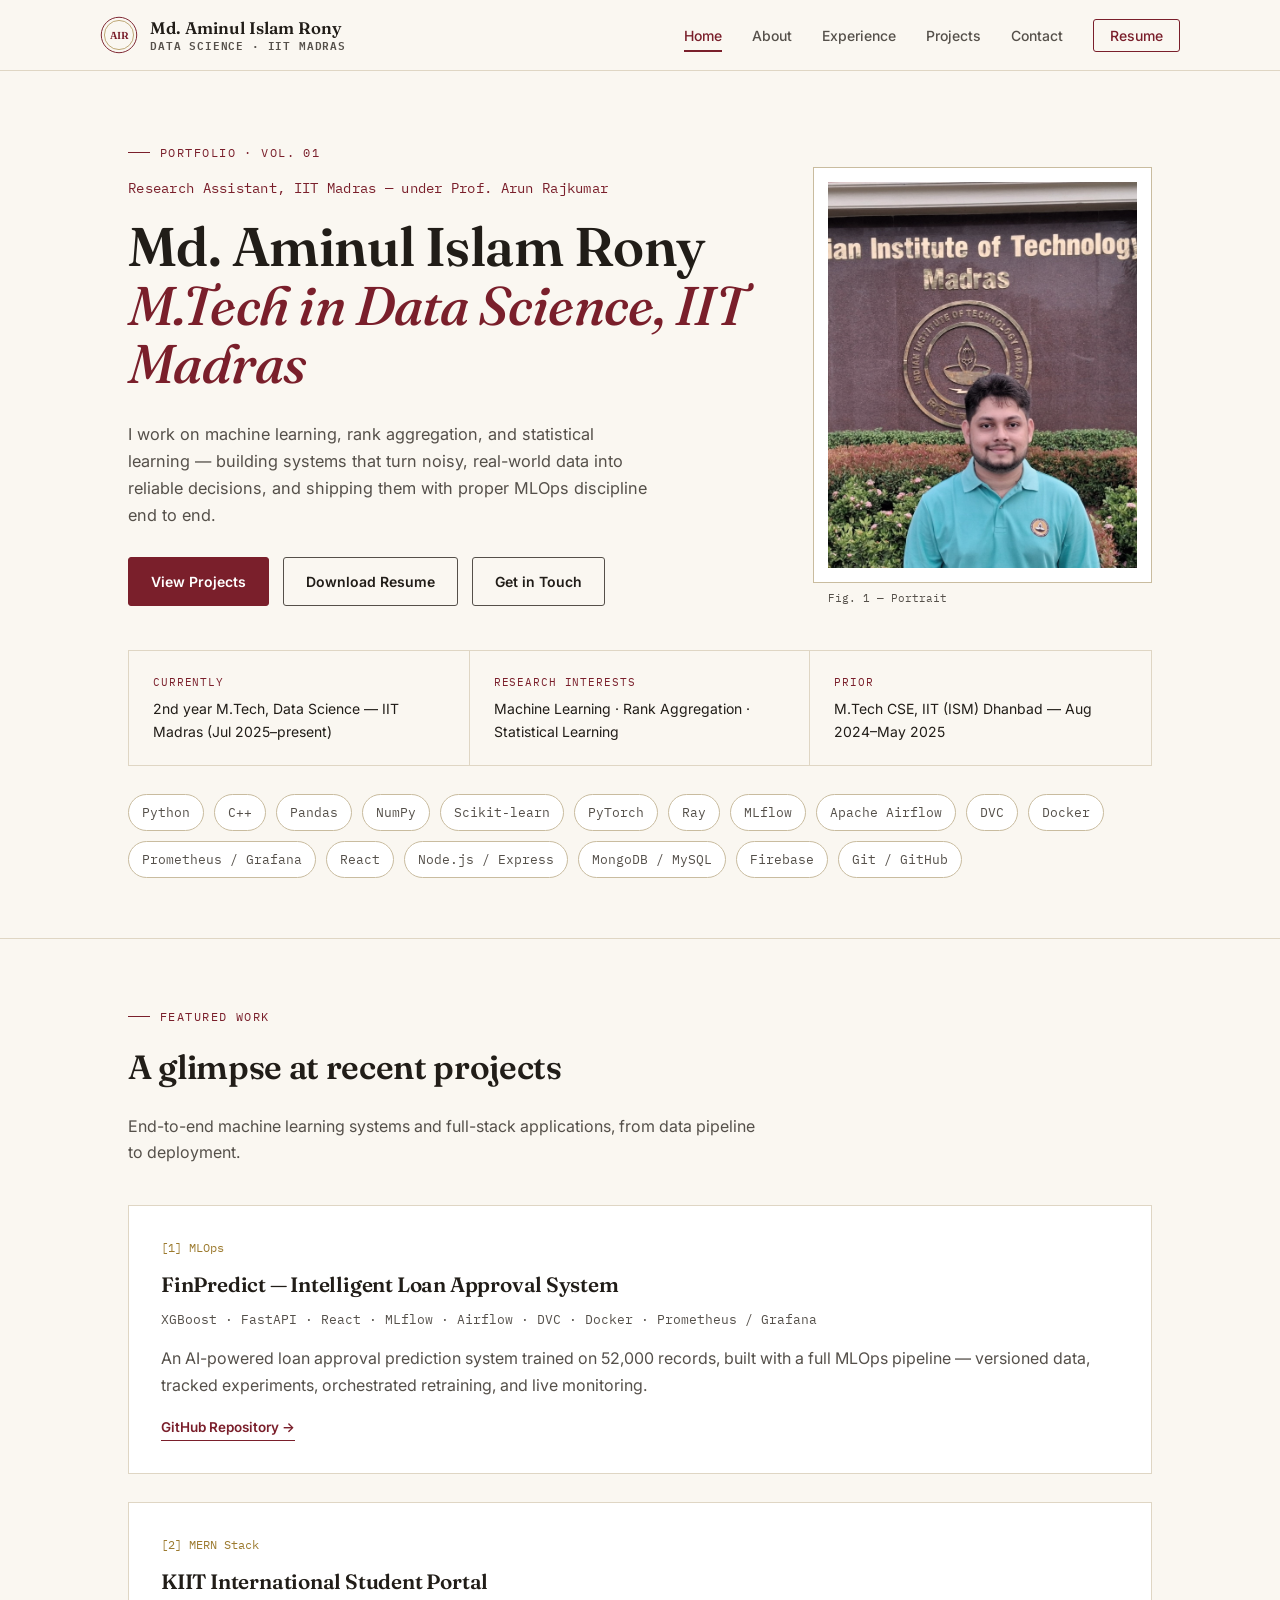
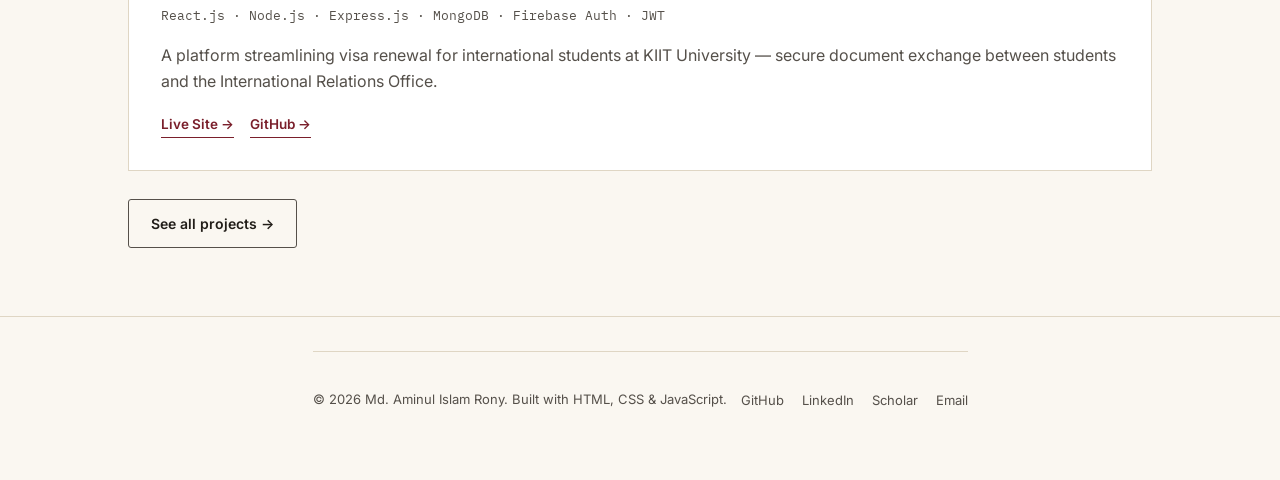
==== index.html @ f769cdfe "portfolio website" ====
<!DOCTYPE html>
<html lang="en">
<head>
<meta charset="UTF-8">
<meta name="viewport" content="width=device-width, initial-scale=1.0">
<title>Md. Aminul Islam Rony — M.Tech Data Science, IIT Madras</title>
<meta name="description" content="Portfolio of Md. Aminul Islam Rony, M.Tech Data Science student at IIT Madras and Research Assistant working on Machine Learning, Rank Aggregation and Statistical Learning.">
<link rel="stylesheet" href="css/style.css">
</head>
<body>

<header class="site-header">
  <div class="wrap nav">
    <a href="index.html" class="brand">
      <svg class="seal" viewBox="0 0 60 60" xmlns="http://www.w3.org/2000/svg">
        <circle cx="30" cy="30" r="28" fill="none" stroke="#7A1F2B" stroke-width="1.5"/>
        <circle cx="30" cy="30" r="23" fill="none" stroke="#9C7A2E" stroke-width="1"/>
        <text x="30" y="36" text-anchor="middle" font-family="Fraunces, serif" font-size="16" fill="#7A1F2B" font-weight="600">AIR</text>
      </svg>
      <span class="brand-text">Md. Aminul Islam Rony<small>Data Science · IIT Madras</small></span>
    </a>
    <button class="nav-toggle" aria-label="Toggle menu">
      <span></span><span></span><span></span>
    </button>
    <ul class="nav-links">
      <li><a href="index.html" data-page="index.html">Home</a></li>
      <li><a href="about.html" data-page="about.html">About</a></li>
      <li><a href="experience.html" data-page="experience.html">Experience</a></li>
      <li><a href="projects.html" data-page="projects.html">Projects</a></li>
      <li><a href="contact.html" data-page="contact.html">Contact</a></li>
      <li><a href="https://www.linkedin.com/in/aminulrony2024/overlay/1753795772562/single-media-viewer/?profileId=ACoAADc65vEBM5mcW2o8-2ng1kBLvuhKdHFjCFE" target="_blank" rel="noopener" class="btn-resume">Resume</a></li>
    </ul>
  </div>
</header>

<main>
  <section class="hero">
    <div class="wrap hero-grid">
      <div>
        <p class="eyebrow">Portfolio · Vol. 01</p>
        <p class="hero-role">Research Assistant, IIT Madras — under Prof. Arun Rajkumar</p>
        <h1 class="hero-title">Md. Aminul Islam Rony<br><span class="accent">M.Tech in Data Science, IIT Madras</span></h1>
        <p class="hero-desc">I work on machine learning, rank aggregation, and statistical learning — building systems that turn noisy, real-world data into reliable decisions, and shipping them with proper MLOps discipline end to end.</p>
        <div class="btn-row">
          <a href="projects.html" class="btn btn-primary">View Projects</a>
          <a href="https://www.linkedin.com/in/aminulrony2024/overlay/1753795772562/single-media-viewer/?profileId=ACoAADc65vEBM5mcW2o8-2ng1kBLvuhKdHFjCFE" target="_blank" rel="noopener" class="btn btn-ghost">Download Resume</a>
          <a href="contact.html" class="btn btn-ghost">Get in Touch</a>
        </div>
      </div>
      <div class="portrait-frame">
        <img src="assets/aminul.jpg" alt="Portrait of Md. Aminul Islam Rony" onerror="this.src='data:image/svg+xml;utf8,<svg xmlns=%22http://www.w3.org/2000/svg%22 width=%22400%22 height=%22500%22><rect width=%22400%22 height=%22500%22 fill=%22%23F2EDE3%22/><text x=%2250%25%22 y=%2250%25%22 font-family=%22Inter%22 font-size=%2216%22 fill=%22%2355504A%22 text-anchor=%22middle%22>Photo: assets/aminul.jpg</text></svg>'">
      </div>
    </div>

    <div class="wrap">
      <div class="strip">
        <div>
          <label>Currently</label>
          <p>2nd year M.Tech, Data Science — IIT Madras (Jul 2025–present)</p>
        </div>
        <div>
          <label>Research Interests</label>
          <p>Machine Learning · Rank Aggregation · Statistical Learning</p>
        </div>
        <div>
          <label>Prior</label>
          <p>M.Tech CSE, IIT (ISM) Dhanbad — Aug 2024–May 2025</p>
        </div>
      </div>

      <div class="tech-row" aria-label="Technology stack">
        <span class="tech-pill">Python</span>
        <span class="tech-pill">C++</span>
        <span class="tech-pill">Pandas</span>
        <span class="tech-pill">NumPy</span>
        <span class="tech-pill">Scikit-learn</span>
        <span class="tech-pill">PyTorch</span>
        <span class="tech-pill">Ray</span>
        <span class="tech-pill">MLflow</span>
        <span class="tech-pill">Apache Airflow</span>
        <span class="tech-pill">DVC</span>
        <span class="tech-pill">Docker</span>
        <span class="tech-pill">Prometheus / Grafana</span>
        <span class="tech-pill">React</span>
        <span class="tech-pill">Node.js / Express</span>
        <span class="tech-pill">MongoDB / MySQL</span>
        <span class="tech-pill">Firebase</span>
        <span class="tech-pill">Git / GitHub</span>
      </div>
    </div>
  </section>

  <section class="section">
    <div class="wrap">
      <div class="section-head">
        <p class="eyebrow">Featured Work</p>
        <h2>A glimpse at recent projects</h2>
        <p>End-to-end machine learning systems and full-stack applications, from data pipeline to deployment.</p>
      </div>

      <div class="paper">
        <span class="paper-ref">[1] MLOps</span>
        <h3>FinPredict — Intelligent Loan Approval System</h3>
        <span class="paper-sub">XGBoost · FastAPI · React · MLflow · Airflow · DVC · Docker · Prometheus / Grafana</span>
        <p>An AI-powered loan approval prediction system trained on 52,000 records, built with a full MLOps pipeline — versioned data, tracked experiments, orchestrated retraining, and live monitoring.</p>
        <div class="paper-links">
          <a href="https://github.com/aminulrony2024/DA5402-MLOPS-End-to-End-Project" target="_blank" rel="noopener">GitHub Repository →</a>
        </div>
      </div>

      <div class="paper">
        <span class="paper-ref">[2] MERN Stack</span>
        <h3>KIIT International Student Portal</h3>
        <span class="paper-sub">React.js · Node.js · Express.js · MongoDB · Firebase Auth · JWT</span>
        <p>A platform streamlining visa renewal for international students at KIIT University — secure document exchange between students and the International Relations Office.</p>
        <div class="paper-links">
          <a href="https://kiit-iro-portal.web.app/" target="_blank" rel="noopener">Live Site →</a>
          <a href="https://github.com/aminulrony2024/KIIT-INTERNATIONAL-STUDENT-PORTAL" target="_blank" rel="noopener">GitHub →</a>
        </div>
      </div>

      <div class="btn-row">
        <a href="projects.html" class="btn btn-ghost">See all projects →</a>
      </div>
    </div>
  </section>
</main>

<footer class="site-footer">
  <div class="wrap site-footer">
    <p>© <span id="year"></span> Md. Aminul Islam Rony. Built with HTML, CSS &amp; JavaScript.</p>
    <ul class="footer-links">
      <li><a href="https://github.com/aminulrony2024" target="_blank" rel="noopener">GitHub</a></li>
      <li><a href="https://www.linkedin.com/in/aminulrony2024" target="_blank" rel="noopener">LinkedIn</a></li>
      <li><a href="https://scholar.google.com/citations?user=zDjHsXYAAAAJ&hl=en" target="_blank" rel="noopener">Scholar</a></li>
      <li><a href="mailto:aminul.iitm@gmail.com">Email</a></li>
    </ul>
  </div>
</footer>

<script src="js/main.js"></script>
</body>
</html>
---- css/style.css ----
/* ============================================================
   Md. Aminul Islam Rony — Portfolio
   Design: Academic Journal — cream paper, deep maroon + brass
   ============================================================ */

@import url('https://fonts.googleapis.com/css2?family=Fraunces:ital,opsz,wght@0,9..144,400;0,9..144,500;0,9..144,600;0,9..144,700;1,9..144,500&family=Inter:wght@400;500;600;700&family=IBM+Plex+Mono:wght@400;500&display=swap');

:root{
  --paper:      #FAF7F1;
  --paper-2:    #F2EDE3;
  --ink:        #211D18;
  --ink-soft:   #55504A;
  --maroon:     #7A1F2B;
  --maroon-dark:#511420;
  --brass:      #9C7A2E;
  --line:       #DFD6C4;
  --line-strong:#C9BC9F;
  --white:      #FFFFFF;

  --font-display: 'Fraunces', serif;
  --font-body:    'Inter', sans-serif;
  --font-mono:    'IBM Plex Mono', monospace;

  --max-w: 1080px;
  --radius: 3px;
}

*{ box-sizing: border-box; }
html{ scroll-behavior: smooth; }

body{
  margin:0;
  background: var(--paper);
  color: var(--ink);
  font-family: var(--font-body);
  font-size: 16px;
  line-height: 1.65;
  -webkit-font-smoothing: antialiased;
}

img{ max-width:100%; display:block; }
a{ color: inherit; text-decoration:none; }

.wrap{
  max-width: var(--max-w);
  margin: 0 auto;
  padding: 0 28px;
}

/* ---------- Eyebrow / labels ---------- */
.eyebrow{
  font-family: var(--font-mono);
  font-size: 12px;
  letter-spacing: .12em;
  text-transform: uppercase;
  color: var(--maroon);
  display: flex;
  align-items: center;
  gap: 10px;
  margin: 0 0 14px;
}
.eyebrow::before{
  content:"";
  width: 22px; height: 1px;
  background: var(--maroon);
  display: inline-block;
}

/* ---------- Headings ---------- */
h1,h2,h3,h4{
  font-family: var(--font-display);
  font-weight: 600;
  color: var(--ink);
  margin: 0 0 .5em;
  letter-spacing: -0.01em;
}
h1{ font-size: clamp(2.4rem, 5vw, 3.4rem); line-height: 1.08; font-weight: 600; }
h2{ font-size: clamp(1.6rem, 3vw, 2.1rem); }
h3{ font-size: 1.3rem; }
p{ margin: 0 0 1em; color: var(--ink-soft); }

/* ---------- Header / Nav ---------- */
.site-header{
  position: sticky; top:0; z-index: 100;
  background: rgba(250,247,241,0.92);
  backdrop-filter: blur(6px);
  border-bottom: 1px solid var(--line);
}
.nav{
  display:flex; align-items:center; justify-content:space-between;
  padding: 16px 0;
}
.brand{
  display:flex; align-items:center; gap:12px;
  font-family: var(--font-display);
  font-weight:600; font-size:1.05rem;
  color: var(--ink);
}
.seal{
  width:38px; height:38px; flex:0 0 auto;
}
.brand-text{ display:flex; flex-direction:column; line-height:1.15; }
.brand-text small{
  font-family: var(--font-mono); font-size:10.5px; letter-spacing:.08em;
  color: var(--ink-soft); text-transform: uppercase;
}

.nav-links{
  display:flex; align-items:center; gap: 30px;
  list-style:none; margin:0; padding:0;
}
.nav-links a{
  font-size: 14px; font-weight:500; color: var(--ink-soft);
  position:relative; padding: 4px 0;
  transition: color .2s ease;
}
.nav-links a:hover, .nav-links a.active{ color: var(--maroon); }
.nav-links a.active::after{
  content:""; position:absolute; left:0; right:0; bottom:-4px;
  height:2px; background: var(--maroon);
}
.nav-links a.btn-resume{
  border:1px solid var(--maroon);
  padding: 7px 16px;
  border-radius: var(--radius);
  color: var(--maroon);
}
.nav-links a.btn-resume:hover{ background: var(--maroon); color: var(--white); }

.nav-toggle{
  display:none;
  background:none; border:none; cursor:pointer;
  flex-direction: column; gap:5px; padding: 6px;
}
.nav-toggle span{
  width: 24px; height: 2px; background: var(--ink);
  display:block;
}

/* ---------- Buttons ---------- */
.btn{
  display:inline-flex; align-items:center; gap:8px;
  font-family: var(--font-body); font-weight:600; font-size:14px;
  padding: 12px 22px;
  border-radius: var(--radius);
  border: 1px solid var(--ink);
  transition: all .2s ease;
  cursor:pointer;
}
.btn-primary{
  background: var(--maroon); border-color: var(--maroon); color: var(--white);
}
.btn-primary:hover{ background: var(--maroon-dark); border-color: var(--maroon-dark); }
.btn-ghost{
  background: transparent; border-color: var(--ink-soft); color: var(--ink);
}
.btn-ghost:hover{ border-color: var(--ink); background: var(--paper-2); }
.btn-row{ display:flex; gap:14px; flex-wrap:wrap; margin-top: 28px; }

/* ---------- Hero ---------- */
.hero{
  padding: 72px 0 60px;
  border-bottom: 1px solid var(--line);
}
.hero-grid{
  display:grid;
  grid-template-columns: 1.3fr 0.7fr;
  gap: 56px;
  align-items:center;
}
.hero-title .accent{ color: var(--maroon); font-style: italic; font-weight:500; }
.hero-role{
  font-family: var(--font-mono); font-size: 14px; color: var(--maroon);
  margin-bottom: 18px; letter-spacing: .02em;
}
.hero-desc{ max-width: 52ch; font-size: 1.02rem; }

.portrait-frame{
  position:relative;
  border: 1px solid var(--line-strong);
  padding: 14px;
  background: var(--white);
}
.portrait-frame img{
  width:100%; aspect-ratio: 4/5; object-fit: cover;
  filter: grayscale(15%) sepia(6%);
}
.portrait-frame::before{
  content:"Fig. 1 — Portrait";
  position:absolute; bottom:-26px; left:14px;
  font-family: var(--font-mono); font-size: 11px; color: var(--ink-soft);
}

/* ---------- Sections generic ---------- */
.section{ padding: 68px 0; border-bottom: 1px solid var(--line); }
.section:last-of-type{ border-bottom:none; }
.section-head{ max-width: 640px; margin-bottom: 40px; }

/* ---------- Stat / info strip ---------- */
.strip{
  display:grid; grid-template-columns: repeat(3,1fr); gap: 0;
  border: 1px solid var(--line);
  margin-top: 44px;
}
.strip > div{
  padding: 22px 24px;
  border-right: 1px solid var(--line);
}
.strip > div:last-child{ border-right:none; }
.strip label{
  display:block; font-family: var(--font-mono); font-size: 11px;
  text-transform: uppercase; letter-spacing: .08em; color: var(--maroon);
  margin-bottom: 6px;
}
.strip p{ margin:0; font-size: 14px; color: var(--ink); }

/* ---------- Tech stack row ---------- */
.tech-row{
  display:flex; flex-wrap:wrap; gap:10px; margin-top: 28px;
}
.tech-pill{
  font-family: var(--font-mono); font-size: 12.5px;
  padding: 7px 13px;
  border: 1px solid var(--line-strong);
  border-radius: 20px;
  color: var(--ink-soft);
  background: var(--white);
}

/* ---------- Timeline (About / Experience) ---------- */
.timeline{ position:relative; margin-top: 20px; }
.timeline::before{
  content:""; position:absolute; left: 9px; top:6px; bottom:6px;
  width:1px; background: var(--line-strong);
}
.t-item{
  position:relative; padding-left: 40px; margin-bottom: 40px;
}
.t-item:last-child{ margin-bottom:0; }
.t-item::before{
  content:""; position:absolute; left:2px; top:6px;
  width:16px; height:16px; border-radius:50%;
  background: var(--paper); border: 2px solid var(--maroon);
}
.t-date{
  font-family: var(--font-mono); font-size: 12px; color: var(--maroon);
  text-transform: uppercase; letter-spacing:.05em; margin-bottom:4px; display:block;
}
.t-item h3{ margin-bottom: 4px; }
.t-org{ font-size: 14px; color: var(--ink-soft); margin-bottom: 10px; font-weight:500; }
.t-item ul{ margin: 10px 0 0; padding-left: 18px; color: var(--ink-soft); font-size: 14.5px; }
.t-item li{ margin-bottom: 6px; }

/* ---------- Project / paper cards ---------- */
.paper{
  border: 1px solid var(--line);
  background: var(--white);
  padding: 32px;
  margin-bottom: 28px;
  position: relative;
}
.paper-ref{
  font-family: var(--font-mono); font-size: 12px; color: var(--brass);
  margin-bottom: 10px; display:block;
}
.paper h3{ margin-bottom: 6px; }
.paper .paper-sub{
  font-family: var(--font-mono); font-size: 12.5px; color: var(--ink-soft);
  margin-bottom: 16px; display:block;
}
.paper .abstract-label{
  font-family: var(--font-mono); font-size: 11px; text-transform:uppercase;
  letter-spacing:.08em; color: var(--maroon); display:block; margin-bottom:6px;
}
.paper .metrics{
  display:flex; gap: 24px; flex-wrap:wrap;
  margin: 18px 0; padding: 16px 0;
  border-top: 1px solid var(--line); border-bottom: 1px solid var(--line);
}
.paper .metrics div{ font-family: var(--font-mono); font-size: 12.5px; }
.paper .metrics strong{ display:block; font-size: 18px; color: var(--maroon); font-family: var(--font-display); }
.paper-links{ display:flex; gap: 16px; margin-top: 18px; }
.paper-links a{
  font-size: 13.5px; font-weight:600; color: var(--maroon);
  border-bottom: 1px solid var(--maroon); padding-bottom:2px;
}
.paper-links a:hover{ color: var(--maroon-dark); border-color: var(--maroon-dark); }
.paper-links .disabled{
  font-size: 13.5px; color: var(--ink-soft); border-bottom: 1px dashed var(--line-strong); padding-bottom:2px;
}

/* ---------- Contact ---------- */
.contact-grid{
  display:grid; grid-template-columns: 1fr 1fr; gap: 56px;
}
.form-group{ margin-bottom: 20px; }
.form-group label{
  display:block; font-family: var(--font-mono); font-size:11px;
  text-transform:uppercase; letter-spacing:.08em; color: var(--ink-soft); margin-bottom:8px;
}
.form-group input, .form-group textarea{
  width:100%; padding: 12px 14px;
  border: 1px solid var(--line-strong); border-radius: var(--radius);
  background: var(--white); font-family: var(--font-body); font-size:14px; color: var(--ink);
}
.form-group input:focus, .form-group textarea:focus{
  outline: 2px solid var(--maroon); outline-offset: 1px; border-color: var(--maroon);
}
.form-group textarea{ min-height: 130px; resize: vertical; }
.form-status{ font-family: var(--font-mono); font-size: 13px; margin-top: 12px; min-height: 18px; }
.form-status.ok{ color: #2e6b3e; }
.form-status.err{ color: var(--maroon); }

.social-list{ list-style:none; margin: 26px 0 0; padding:0; }
.social-list li{
  border-top: 1px solid var(--line);
  padding: 16px 0;
  display:flex; justify-content:space-between; align-items:center;
}
.social-list li:last-child{ border-bottom: 1px solid var(--line); }
.social-list .label{ font-weight:600; font-size:14.5px; color: var(--ink); }
.social-list .value{ font-family: var(--font-mono); font-size:13px; color: var(--maroon); }

/* ---------- Footer ---------- */
.site-footer{
  padding: 34px 0; border-top:1px solid var(--line);
  display:flex; justify-content:space-between; align-items:center; flex-wrap:wrap; gap:14px;
}
.site-footer p{ margin:0; font-size:13px; color: var(--ink-soft); }
.footer-links{ display:flex; gap:18px; list-style:none; margin:0; padding:0; }
.footer-links a{ font-size:13px; color: var(--ink-soft); }
.footer-links a:hover{ color: var(--maroon); }

/* ---------- Utility ---------- */
.grid-2{ display:grid; grid-template-columns: 1fr 1fr; gap: 40px; }
.mono{ font-family: var(--font-mono); }

/* ---------- Responsive ---------- */
@media (max-width: 820px){
  .hero-grid{ grid-template-columns:1fr; }
  .portrait-frame{ max-width: 280px; }
  .strip{ grid-template-columns: 1fr; }
  .strip > div{ border-right:none; border-bottom:1px solid var(--line); }
  .contact-grid{ grid-template-columns:1fr; gap: 40px; }
  .grid-2{ grid-template-columns:1fr; }

  .nav-toggle{ display:flex; }
  .nav-links{
    position: fixed; top: var(--header-h, 68px); left:0; right:0; bottom:0;
    width: 100%; height: calc(100vh - var(--header-h, 68px));
    background: var(--paper);
    opacity: 1;
    z-index: 999;
    flex-direction: column; align-items: flex-start;
    padding: 30px 28px; gap: 22px;
    transform: translateX(100%);
    transition: transform .25s ease;
    visibility: hidden;
  }
  .nav-links.open{
    transform: translateX(0);
    visibility: visible;
    box-shadow: -8px 0 24px rgba(0,0,0,0.08);
  }
  .nav-links li{ width:100%; }
  .nav-links a{ font-size: 16px; }
  body.nav-open{ overflow: hidden; }
}
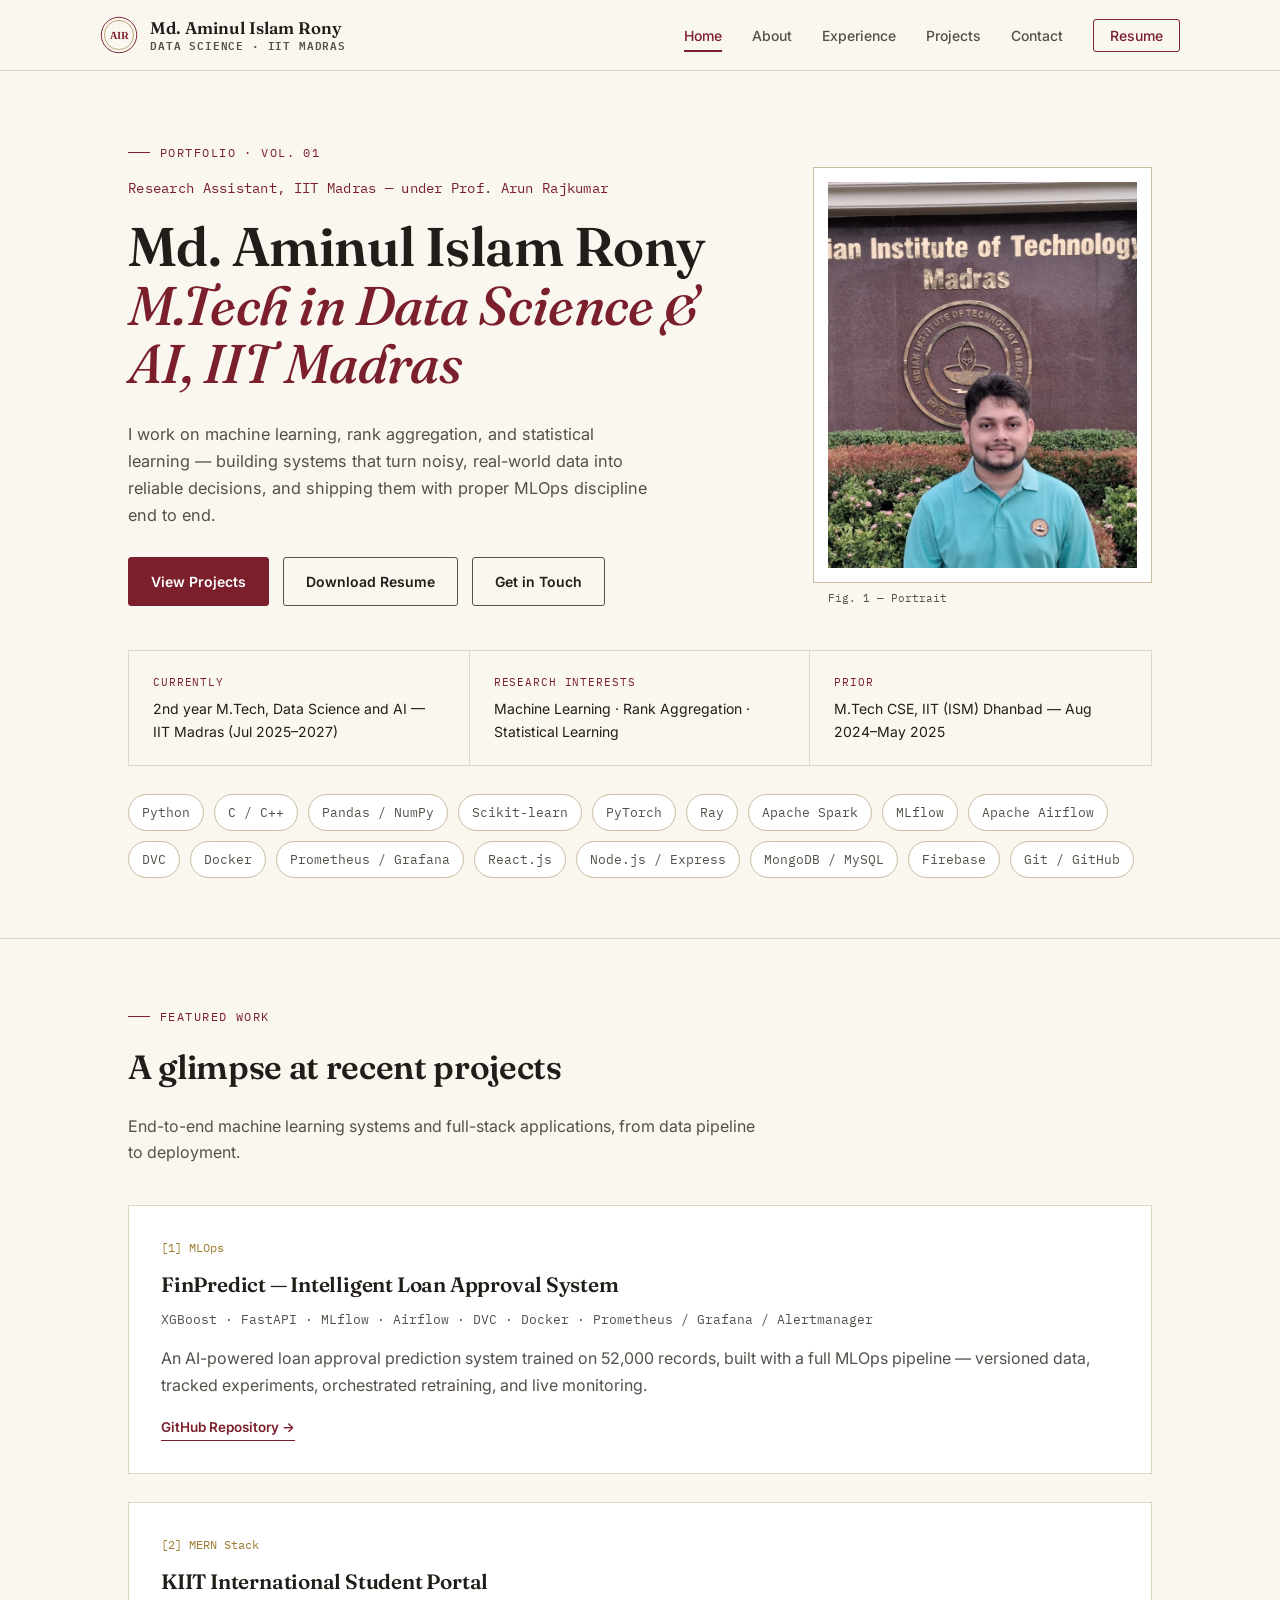
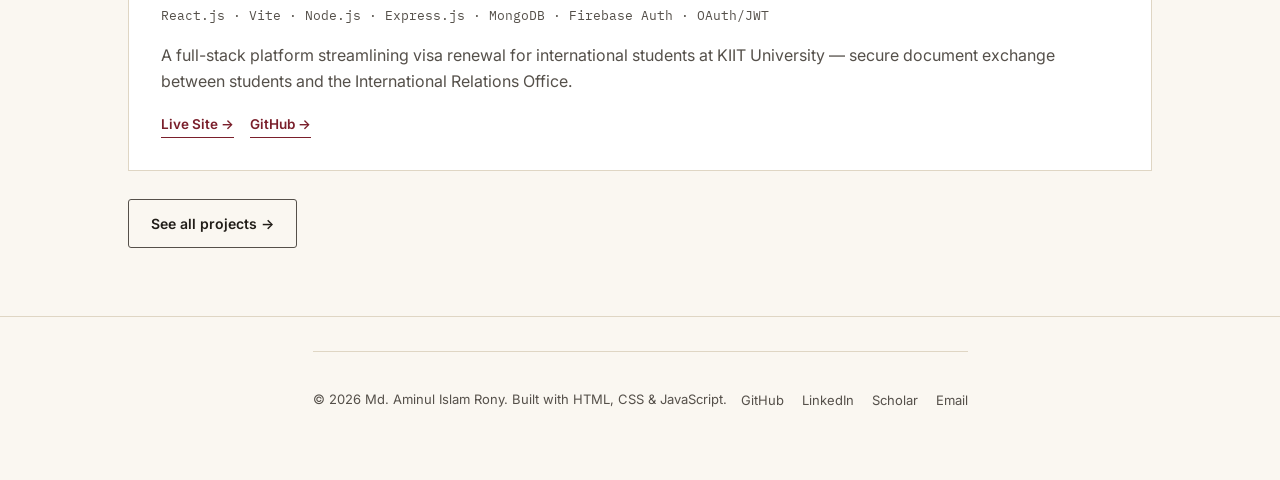
==== commit ae597b2d: "updated" ====
--- a/index.html
+++ b/index.html
@@ -3,8 +3,8 @@
 <head>
 <meta charset="UTF-8">
 <meta name="viewport" content="width=device-width, initial-scale=1.0">
-<title>Md. Aminul Islam Rony — M.Tech Data Science, IIT Madras</title>
-<meta name="description" content="Portfolio of Md. Aminul Islam Rony, M.Tech Data Science student at IIT Madras and Research Assistant working on Machine Learning, Rank Aggregation and Statistical Learning.">
+<title>Md. Aminul Islam Rony — M.Tech Data Science & AI, IIT Madras</title>
+<meta name="description" content="Portfolio of Md. Aminul Islam Rony, M.Tech Data Science & AI student at IIT Madras and Research Assistant working on Machine Learning, Rank Aggregation and Statistical Learning.">
 <link rel="stylesheet" href="css/style.css">
 </head>
 <body>
@@ -28,7 +28,7 @@
       <li><a href="experience.html" data-page="experience.html">Experience</a></li>
       <li><a href="projects.html" data-page="projects.html">Projects</a></li>
       <li><a href="contact.html" data-page="contact.html">Contact</a></li>
-      <li><a href="https://www.linkedin.com/in/aminulrony2024/overlay/1753795772562/single-media-viewer/?profileId=ACoAADc65vEBM5mcW2o8-2ng1kBLvuhKdHFjCFE" target="_blank" rel="noopener" class="btn-resume">Resume</a></li>
+      <li><a href="https://drive.google.com/file/d/1URMf5X-MyYYsySYP_rUqmgkyk8toOMJb/view?usp=drive_link" target="_blank" rel="noopener" class="btn-resume">Resume</a></li>
     </ul>
   </div>
 </header>
@@ -39,11 +39,11 @@
       <div>
         <p class="eyebrow">Portfolio · Vol. 01</p>
         <p class="hero-role">Research Assistant, IIT Madras — under Prof. Arun Rajkumar</p>
-        <h1 class="hero-title">Md. Aminul Islam Rony<br><span class="accent">M.Tech in Data Science, IIT Madras</span></h1>
+        <h1 class="hero-title">Md. Aminul Islam Rony<br><span class="accent">M.Tech in Data Science & AI, IIT Madras</span></h1>
         <p class="hero-desc">I work on machine learning, rank aggregation, and statistical learning — building systems that turn noisy, real-world data into reliable decisions, and shipping them with proper MLOps discipline end to end.</p>
         <div class="btn-row">
           <a href="projects.html" class="btn btn-primary">View Projects</a>
-          <a href="https://www.linkedin.com/in/aminulrony2024/overlay/1753795772562/single-media-viewer/?profileId=ACoAADc65vEBM5mcW2o8-2ng1kBLvuhKdHFjCFE" target="_blank" rel="noopener" class="btn btn-ghost">Download Resume</a>
+          <a href="https://drive.google.com/file/d/1URMf5X-MyYYsySYP_rUqmgkyk8toOMJb/view?usp=drive_link" target="_blank" rel="noopener" class="btn btn-ghost">Download Resume</a>
           <a href="contact.html" class="btn btn-ghost">Get in Touch</a>
         </div>
       </div>
@@ -56,7 +56,7 @@
       <div class="strip">
         <div>
           <label>Currently</label>
-          <p>2nd year M.Tech, Data Science — IIT Madras (Jul 2025–present)</p>
+          <p>2nd year M.Tech, Data Science and AI — IIT Madras (Jul 2025–2027)</p>
         </div>
         <div>
           <label>Research Interests</label>
@@ -70,18 +70,18 @@
 
       <div class="tech-row" aria-label="Technology stack">
         <span class="tech-pill">Python</span>
-        <span class="tech-pill">C++</span>
-        <span class="tech-pill">Pandas</span>
-        <span class="tech-pill">NumPy</span>
+        <span class="tech-pill">C / C++</span>
+        <span class="tech-pill">Pandas / NumPy</span>
         <span class="tech-pill">Scikit-learn</span>
         <span class="tech-pill">PyTorch</span>
         <span class="tech-pill">Ray</span>
+        <span class="tech-pill">Apache Spark</span>
         <span class="tech-pill">MLflow</span>
         <span class="tech-pill">Apache Airflow</span>
         <span class="tech-pill">DVC</span>
         <span class="tech-pill">Docker</span>
         <span class="tech-pill">Prometheus / Grafana</span>
-        <span class="tech-pill">React</span>
+        <span class="tech-pill">React.js</span>
         <span class="tech-pill">Node.js / Express</span>
         <span class="tech-pill">MongoDB / MySQL</span>
         <span class="tech-pill">Firebase</span>
@@ -101,7 +101,7 @@
       <div class="paper">
         <span class="paper-ref">[1] MLOps</span>
         <h3>FinPredict — Intelligent Loan Approval System</h3>
-        <span class="paper-sub">XGBoost · FastAPI · React · MLflow · Airflow · DVC · Docker · Prometheus / Grafana</span>
+        <span class="paper-sub">XGBoost · FastAPI · MLflow · Airflow · DVC · Docker · Prometheus / Grafana / Alertmanager</span>
         <p>An AI-powered loan approval prediction system trained on 52,000 records, built with a full MLOps pipeline — versioned data, tracked experiments, orchestrated retraining, and live monitoring.</p>
         <div class="paper-links">
           <a href="https://github.com/aminulrony2024/DA5402-MLOPS-End-to-End-Project" target="_blank" rel="noopener">GitHub Repository →</a>
@@ -111,8 +111,8 @@
       <div class="paper">
         <span class="paper-ref">[2] MERN Stack</span>
         <h3>KIIT International Student Portal</h3>
-        <span class="paper-sub">React.js · Node.js · Express.js · MongoDB · Firebase Auth · JWT</span>
-        <p>A platform streamlining visa renewal for international students at KIIT University — secure document exchange between students and the International Relations Office.</p>
+        <span class="paper-sub">React.js · Vite · Node.js · Express.js · MongoDB · Firebase Auth · OAuth/JWT</span>
+        <p>A full-stack platform streamlining visa renewal for international students at KIIT University — secure document exchange between students and the International Relations Office.</p>
         <div class="paper-links">
           <a href="https://kiit-iro-portal.web.app/" target="_blank" rel="noopener">Live Site →</a>
           <a href="https://github.com/aminulrony2024/KIIT-INTERNATIONAL-STUDENT-PORTAL" target="_blank" rel="noopener">GitHub →</a>
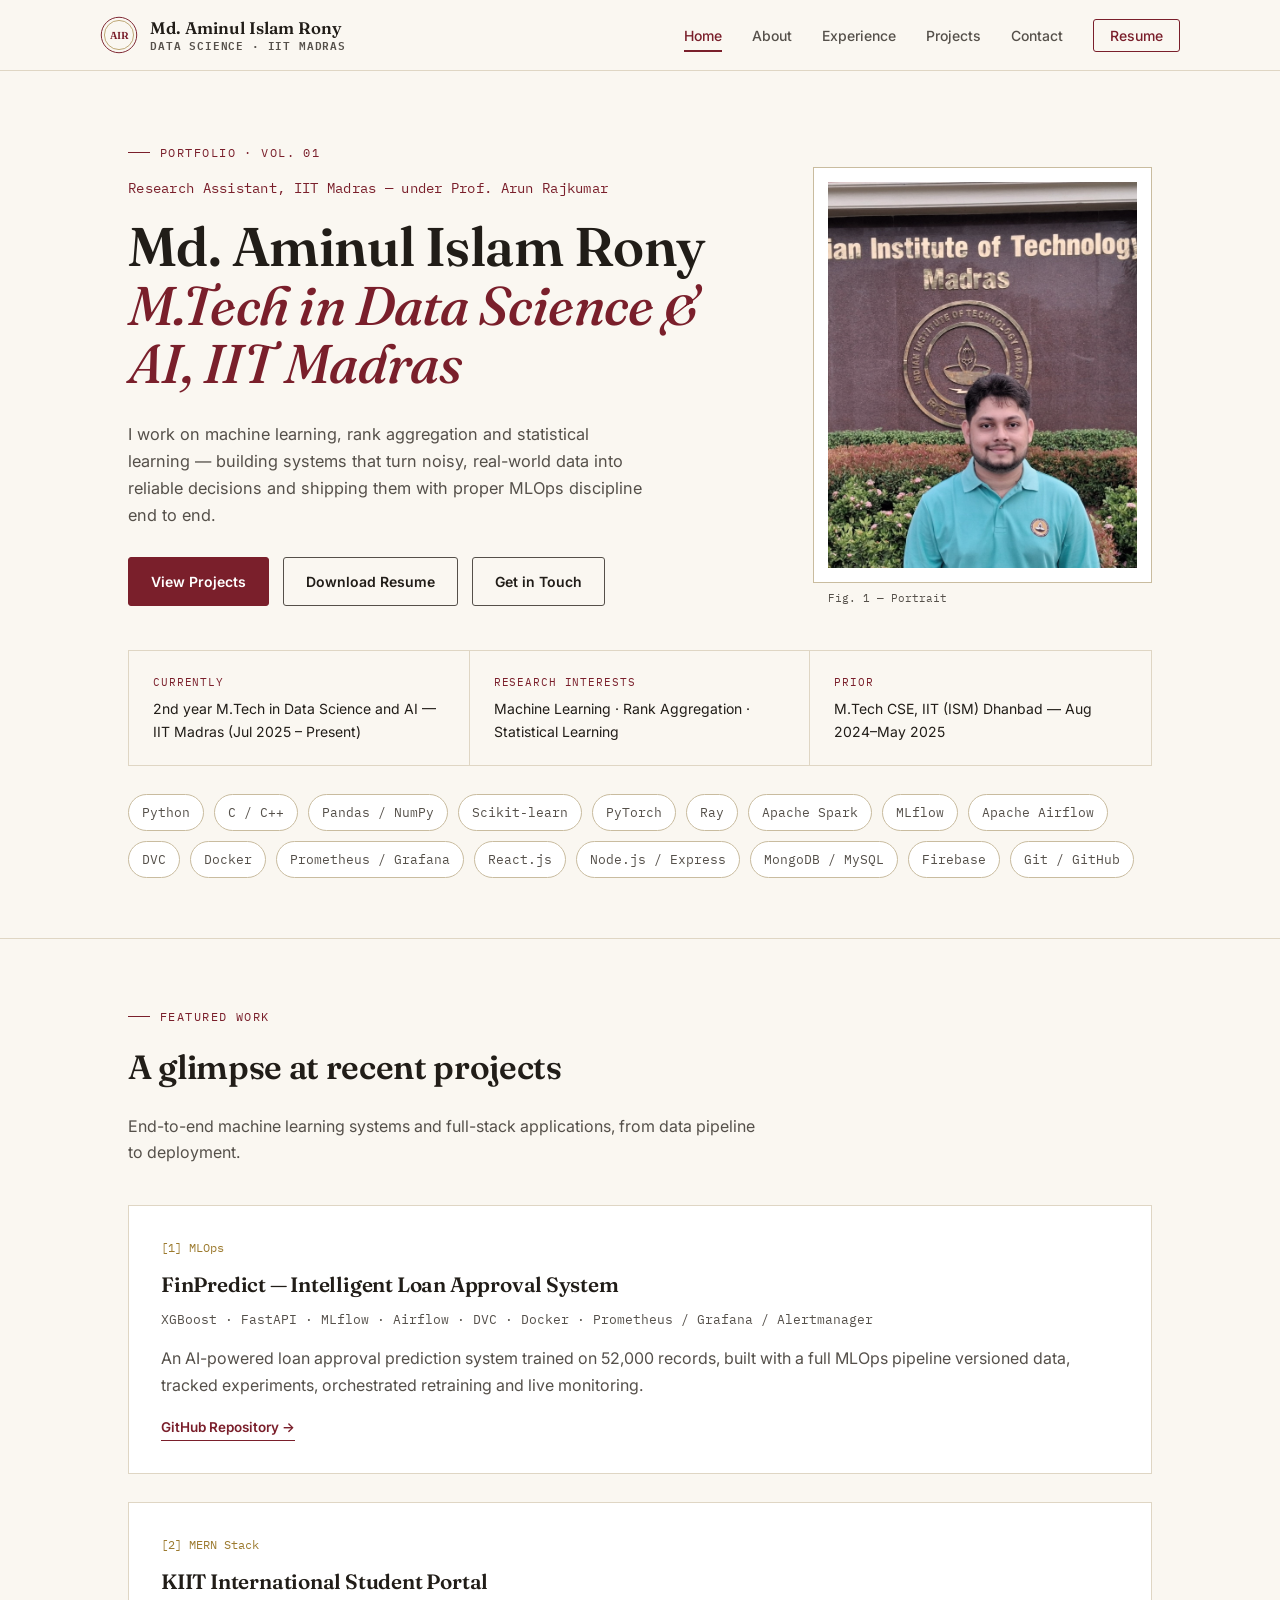
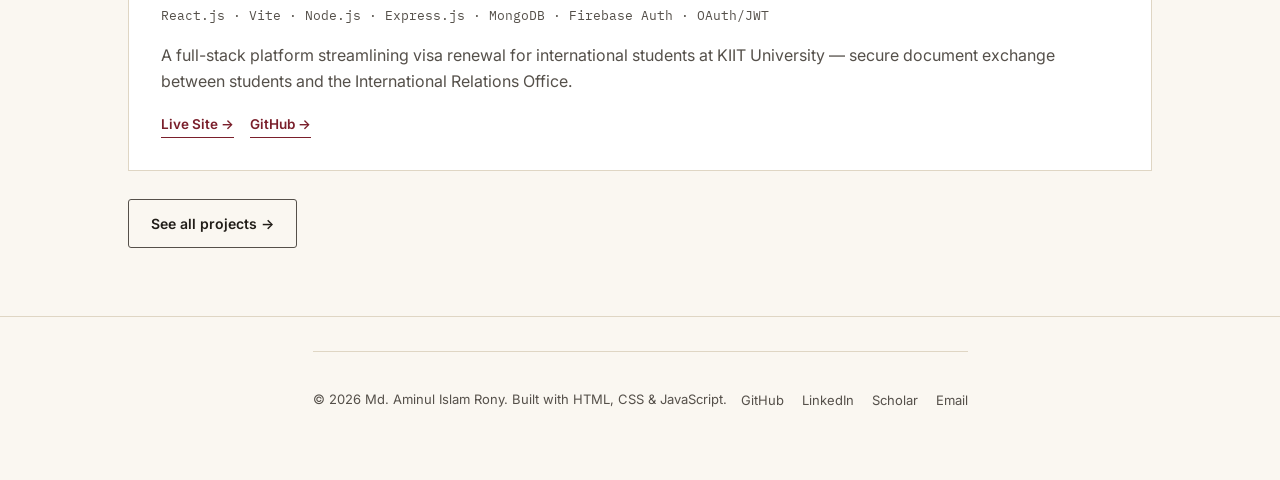
==== commit e34f7f15: "updated" ====
--- a/index.html
+++ b/index.html
@@ -40,10 +40,10 @@
         <p class="eyebrow">Portfolio · Vol. 01</p>
         <p class="hero-role">Research Assistant, IIT Madras — under Prof. Arun Rajkumar</p>
         <h1 class="hero-title">Md. Aminul Islam Rony<br><span class="accent">M.Tech in Data Science & AI, IIT Madras</span></h1>
-        <p class="hero-desc">I work on machine learning, rank aggregation, and statistical learning — building systems that turn noisy, real-world data into reliable decisions, and shipping them with proper MLOps discipline end to end.</p>
+        <p class="hero-desc">I work on machine learning, rank aggregation and statistical learning — building systems that turn noisy, real-world data into reliable decisions and shipping them with proper MLOps discipline end to end.</p>
         <div class="btn-row">
           <a href="projects.html" class="btn btn-primary">View Projects</a>
-          <a href="https://drive.google.com/file/d/1URMf5X-MyYYsySYP_rUqmgkyk8toOMJb/view?usp=drive_link" target="_blank" rel="noopener" class="btn btn-ghost">Download Resume</a>
+          <a href="https://www.linkedin.com/in/aminulrony2024/overlay/1753795772562/single-media-viewer/?profileId=ACoAADc65vEBM5mcW2o8-2ng1kBLvuhKdHFjCFE" target="_blank" rel="noopener" class="btn btn-ghost">Download Resume</a>
           <a href="contact.html" class="btn btn-ghost">Get in Touch</a>
         </div>
       </div>
@@ -56,7 +56,7 @@
       <div class="strip">
         <div>
           <label>Currently</label>
-          <p>2nd year M.Tech, Data Science and AI — IIT Madras (Jul 2025–2027)</p>
+          <p>2nd year M.Tech in Data Science and AI — IIT Madras (Jul 2025 – Present)</p>
         </div>
         <div>
           <label>Research Interests</label>
@@ -102,7 +102,7 @@
         <span class="paper-ref">[1] MLOps</span>
         <h3>FinPredict — Intelligent Loan Approval System</h3>
         <span class="paper-sub">XGBoost · FastAPI · MLflow · Airflow · DVC · Docker · Prometheus / Grafana / Alertmanager</span>
-        <p>An AI-powered loan approval prediction system trained on 52,000 records, built with a full MLOps pipeline — versioned data, tracked experiments, orchestrated retraining, and live monitoring.</p>
+        <p>An AI-powered loan approval prediction system trained on 52,000 records, built with a full MLOps pipeline versioned data, tracked experiments, orchestrated retraining and live monitoring.</p>
         <div class="paper-links">
           <a href="https://github.com/aminulrony2024/DA5402-MLOPS-End-to-End-Project" target="_blank" rel="noopener">GitHub Repository →</a>
         </div>
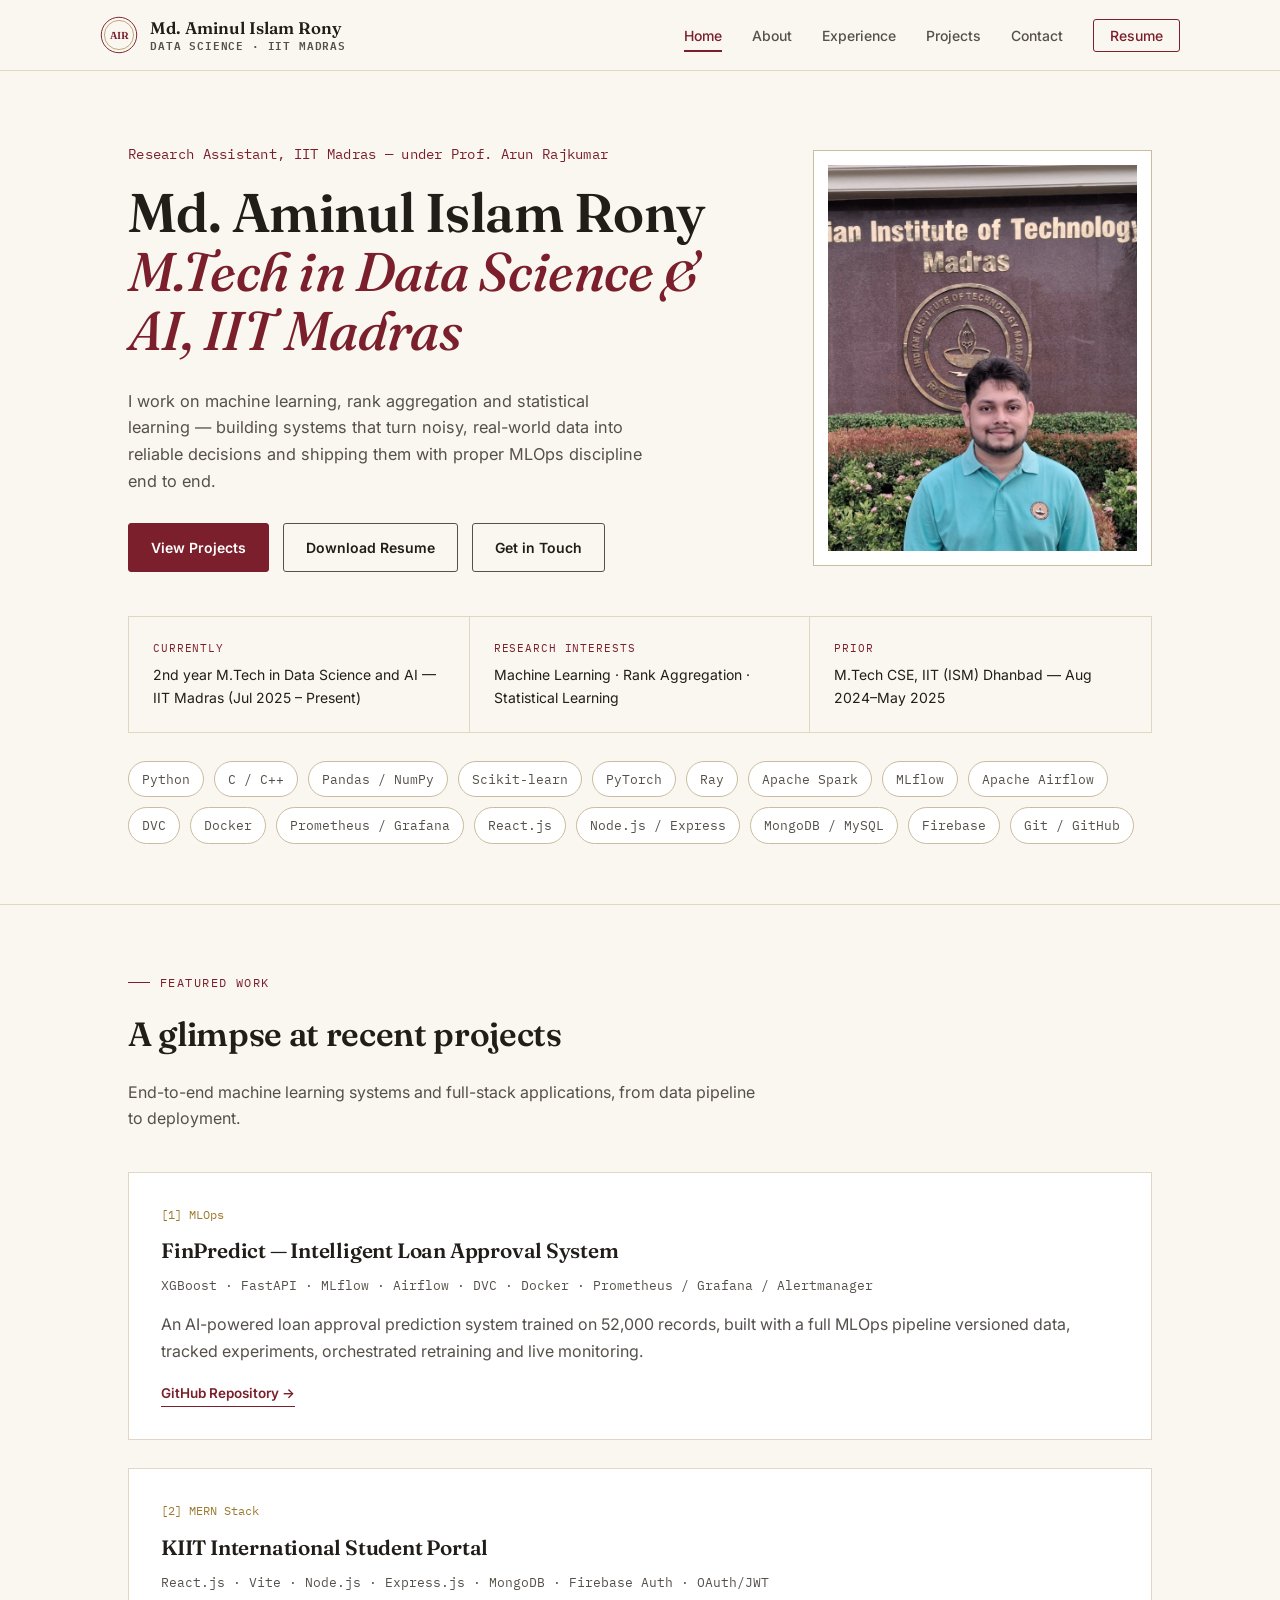
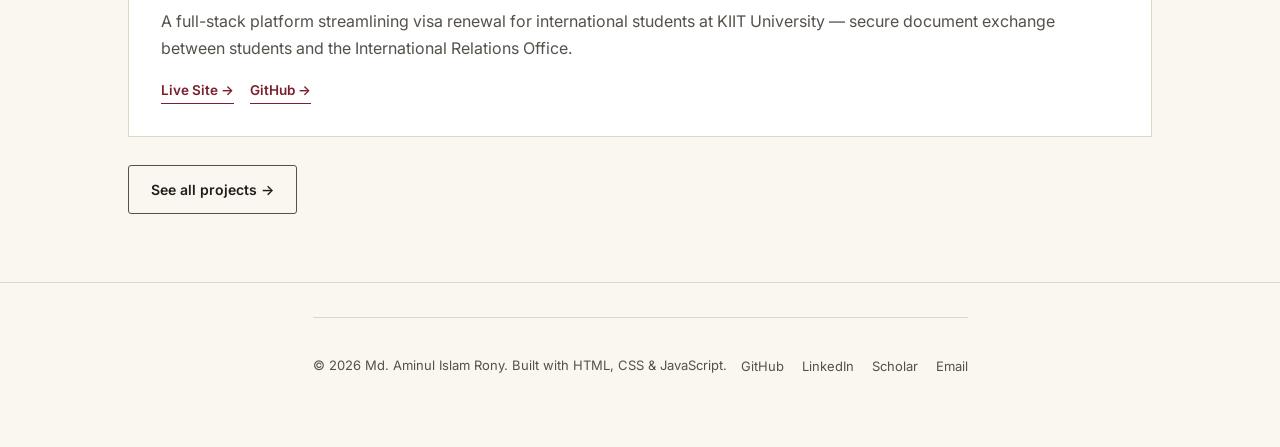
==== commit 5b00e215: "updated" ====
--- a/index.html
+++ b/index.html
@@ -37,9 +37,8 @@
   <section class="hero">
     <div class="wrap hero-grid">
       <div>
-        <p class="eyebrow">Portfolio · Vol. 01</p>
         <p class="hero-role">Research Assistant, IIT Madras — under Prof. Arun Rajkumar</p>
-        <h1 class="hero-title">Md. Aminul Islam Rony<br><span class="accent">M.Tech in Data Science & AI, IIT Madras</span></h1>
+        <h1 class="hero-title">Md. Aminul Islam Rony<br><span class="accent">M.Tech in Data Science &amp; AI, IIT Madras</span></h1>
         <p class="hero-desc">I work on machine learning, rank aggregation and statistical learning — building systems that turn noisy, real-world data into reliable decisions and shipping them with proper MLOps discipline end to end.</p>
         <div class="btn-row">
           <a href="projects.html" class="btn btn-primary">View Projects</a>
--- a/css/style.css
+++ b/css/style.css
@@ -184,11 +184,6 @@
 .portrait-frame img{
   width:100%; aspect-ratio: 4/5; object-fit: cover;
   filter: grayscale(15%) sepia(6%);
-}
-.portrait-frame::before{
-  content:"Fig. 1 — Portrait";
-  position:absolute; bottom:-26px; left:14px;
-  font-family: var(--font-mono); font-size: 11px; color: var(--ink-soft);
 }
 
 /* ---------- Sections generic ---------- */
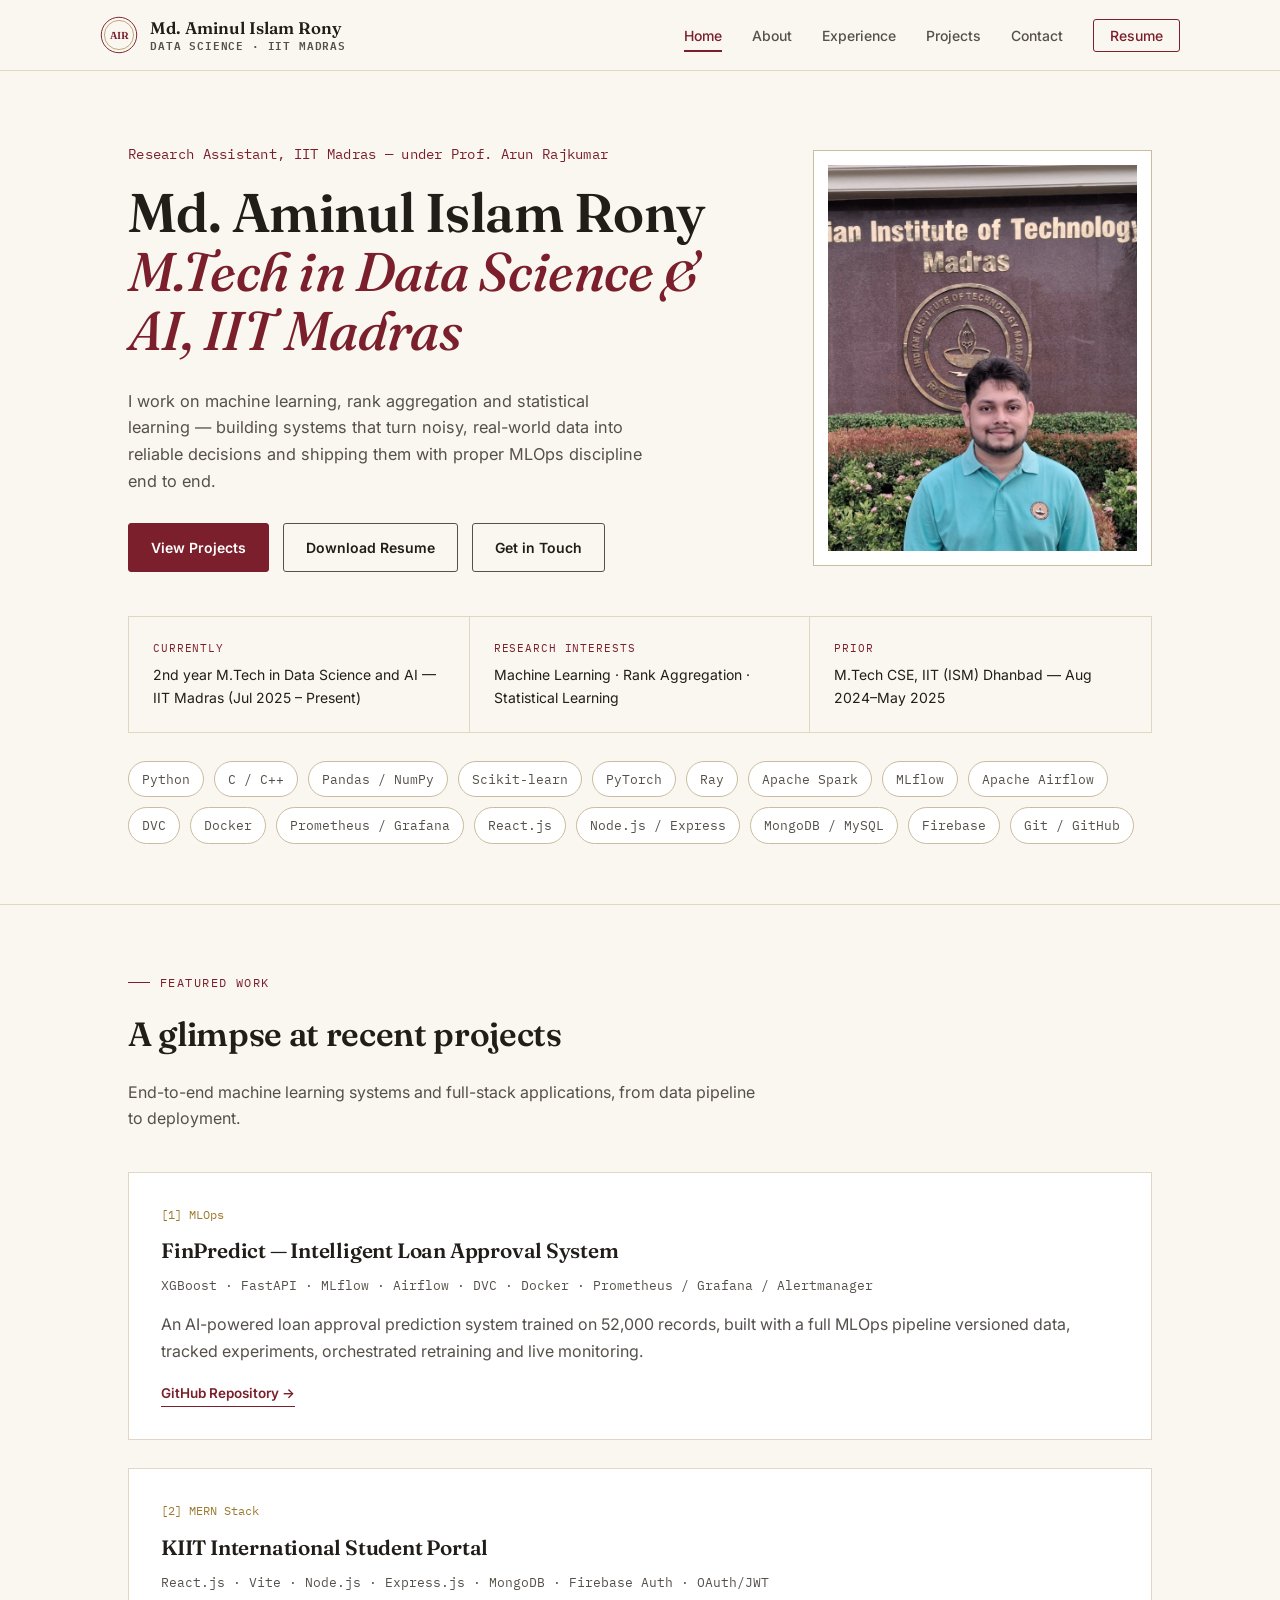
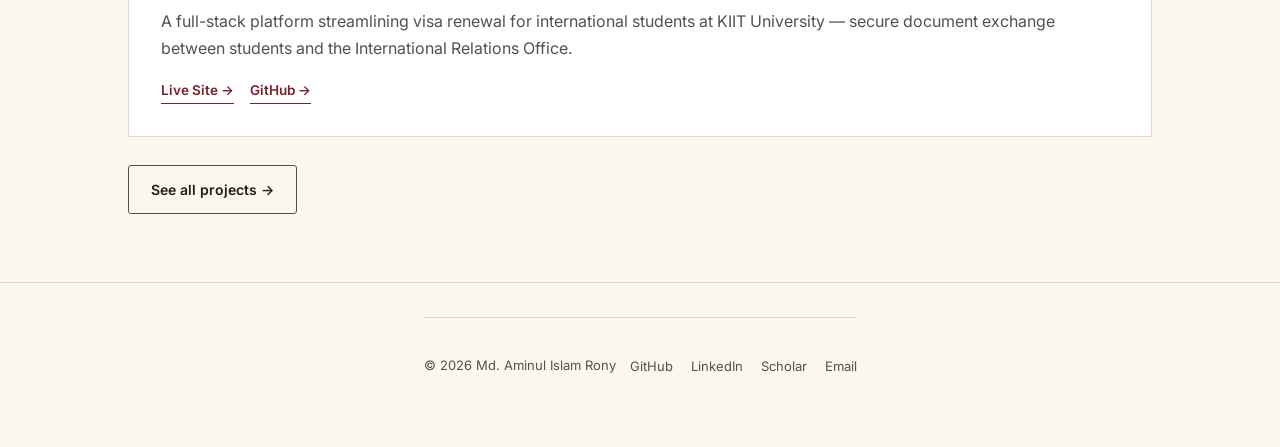
==== commit 186f3675: "updated" ====
--- a/index.html
+++ b/index.html
@@ -3,7 +3,7 @@
 <head>
 <meta charset="UTF-8">
 <meta name="viewport" content="width=device-width, initial-scale=1.0">
-<title>Md. Aminul Islam Rony — M.Tech Data Science & AI, IIT Madras</title>
+<title>Md. Aminul Islam Rony — M.Tech Data Science &amp; AI, IIT Madras</title>
 <meta name="description" content="Portfolio of Md. Aminul Islam Rony, M.Tech Data Science & AI student at IIT Madras and Research Assistant working on Machine Learning, Rank Aggregation and Statistical Learning.">
 <link rel="stylesheet" href="css/style.css">
 </head>
@@ -127,7 +127,7 @@
 
 <footer class="site-footer">
   <div class="wrap site-footer">
-    <p>© <span id="year"></span> Md. Aminul Islam Rony. Built with HTML, CSS &amp; JavaScript.</p>
+    <p>© <span id="year"></span> Md. Aminul Islam Rony</p>
     <ul class="footer-links">
       <li><a href="https://github.com/aminulrony2024" target="_blank" rel="noopener">GitHub</a></li>
       <li><a href="https://www.linkedin.com/in/aminulrony2024" target="_blank" rel="noopener">LinkedIn</a></li>
